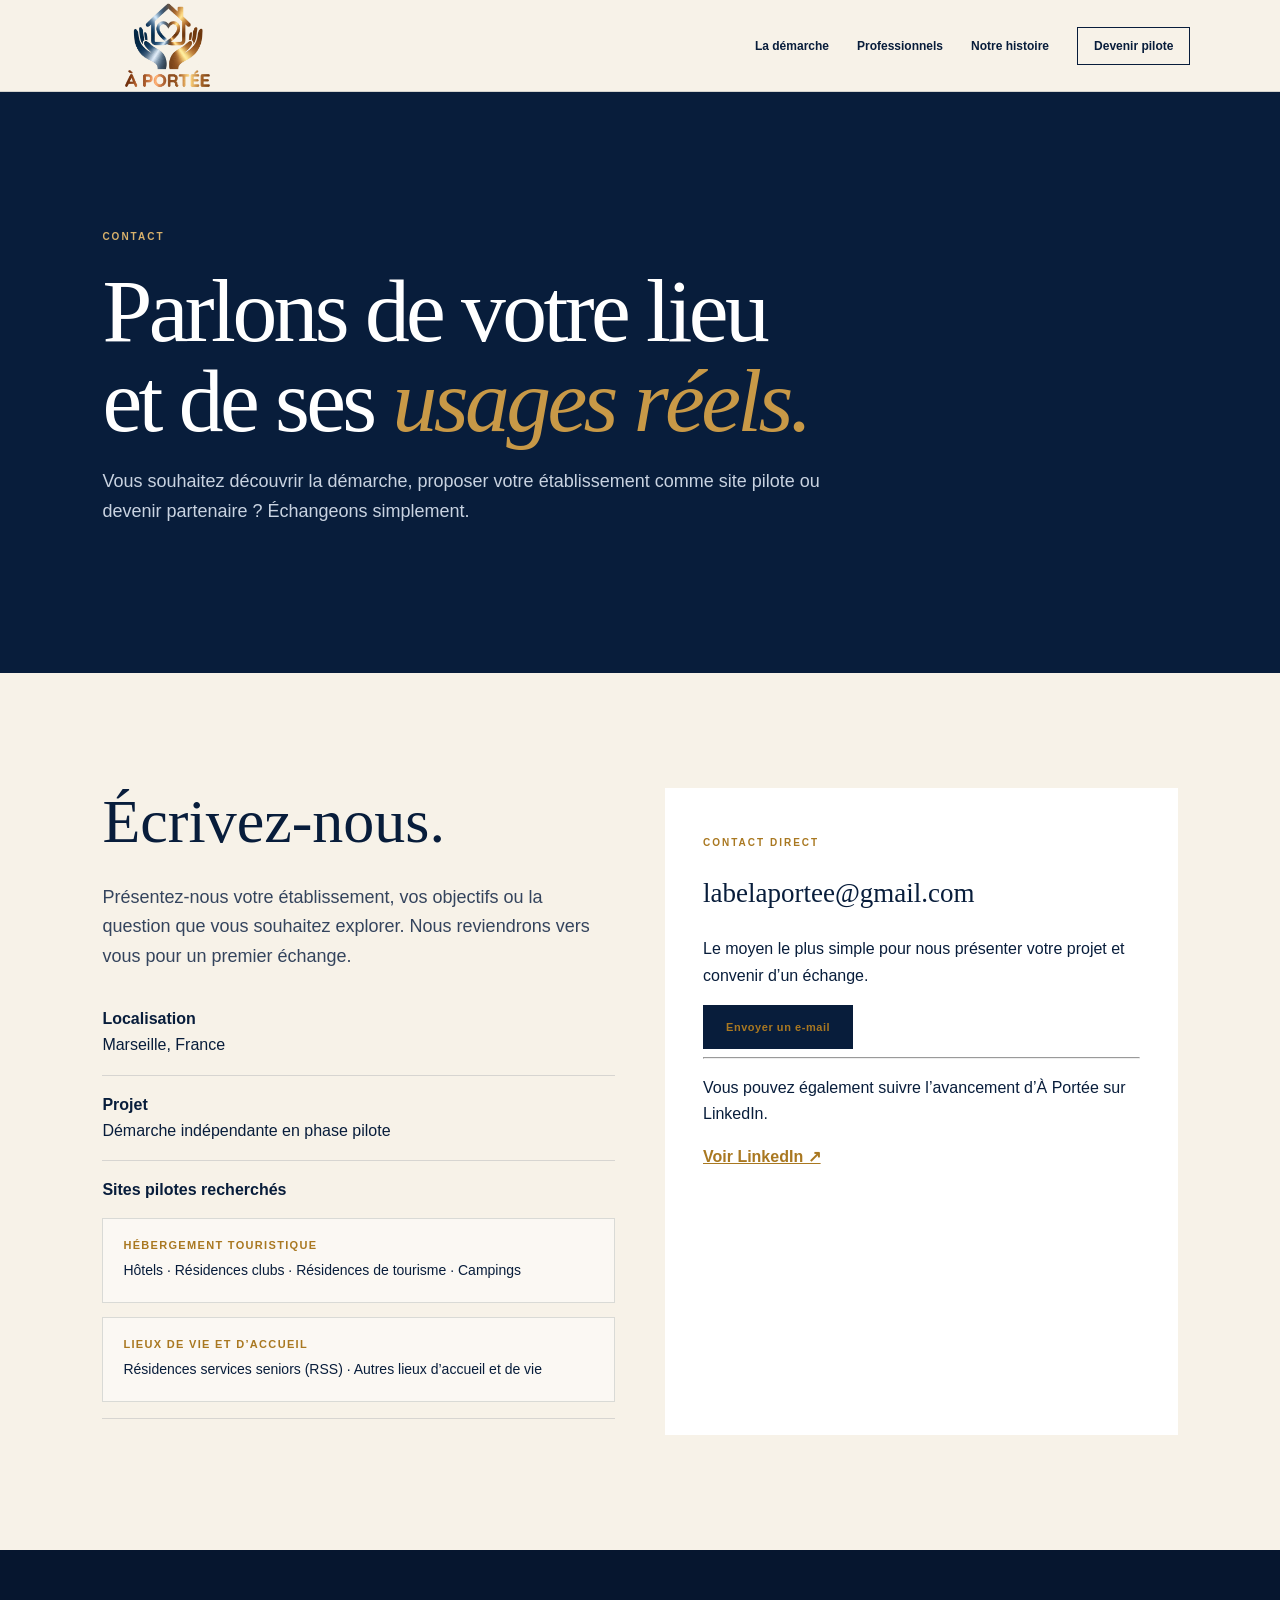
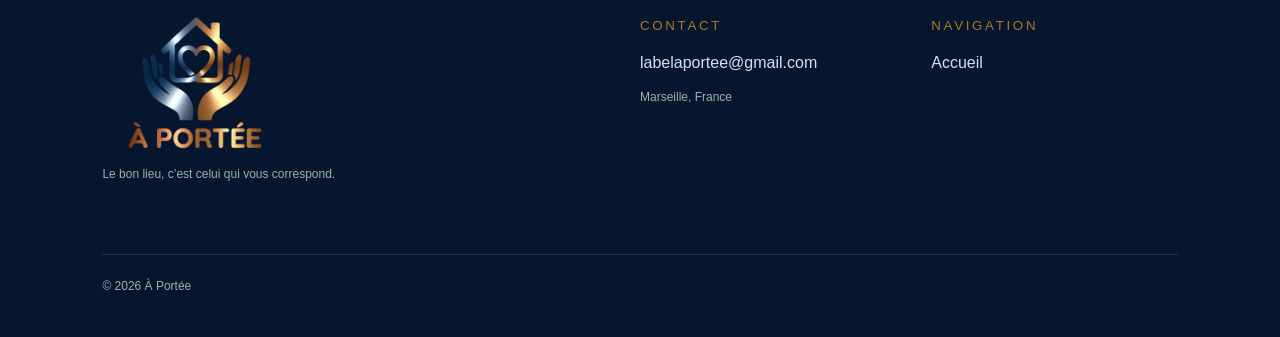
==== contact.html @ 5cd8c7b6 "Publier le site et ajouter le logo Google" ====
<!doctype html><html lang="fr"><head><meta charset="utf-8"><meta name="viewport" content="width=device-width,initial-scale=1"><link rel="icon" type="image/png" sizes="512x512" href="/favicon.png"><link rel="apple-touch-icon" href="/favicon.png"><title>Contact — À Portée</title><link rel="stylesheet" href="styles.css"><link rel="stylesheet" href="brand.css"><link rel="stylesheet" href="logo.css"><link rel="stylesheet" href="menu.css"><link rel="stylesheet" href="audiences.css"><link rel="stylesheet" href="pages.css"><script src="script.js" defer></script></head><body><header><a class="brand" href="/"><img src="logo-a-portee-transparent-web.png" alt="À Portée"></a><button class="menu" type="button" aria-label="Ouvrir le menu" aria-expanded="false" aria-controls="nav">☰<span>Menu</span></button><nav id="nav"><a href="/demarche">La démarche</a><a href="/professionnels">Professionnels</a><a href="/histoire">Notre histoire</a><a class="nav-cta" href="/contact">Devenir pilote</a></nav></header><main class="page"><section class="page-hero"><p class="eyebrow">CONTACT</p><h1>Parlons de votre lieu<br>et de ses <em>usages réels.</em></h1><p>Vous souhaitez découvrir la démarche, proposer votre établissement comme site pilote ou devenir partenaire ? Échangeons simplement.</p></section><section class="page-body"><div class="contact-grid"><div><h2>Écrivez-nous.</h2><p class="page-lead">Présentez-nous votre établissement, vos objectifs ou la question que vous souhaitez explorer. Nous reviendrons vers vous pour un premier échange.</p><ul class="contact-list"><li><strong>Localisation</strong><br>Marseille, France</li><li><strong>Projet</strong><br>Démarche indépendante en phase pilote</li><li><strong>Sites pilotes recherchés</strong><div class="pilot-audiences"><div><strong>Hébergement touristique</strong><span>Hôtels · Résidences clubs · Résidences de tourisme · Campings</span></div><div><strong>Lieux de vie et d’accueil</strong><span>Résidences services seniors (RSS) · Autres lieux d’accueil et de vie</span></div></div></li></ul></div><div class="contact-card"><p class="eyebrow">CONTACT DIRECT</p><h3>labelaportee@gmail.com</h3><p>Le moyen le plus simple pour nous présenter votre projet et convenir d’un échange.</p><a class="button primary" href="mailto:labelaportee@gmail.com?subject=Échange%20avec%20À%20Portée">Envoyer un e-mail</a><hr><p>Vous pouvez également suivre l’avancement d’À Portée sur LinkedIn.</p><a href="https://www.linkedin.com" target="_blank" rel="noreferrer">Voir LinkedIn ↗</a></div></div></section></main><footer><div class="foot-brand"><img src="logo-a-portee-transparent-web.png" alt="À Portée"><p>Le bon lieu, c’est celui qui vous correspond.</p></div><div><small>CONTACT</small><a href="mailto:labelaportee@gmail.com">labelaportee@gmail.com</a><p>Marseille, France</p></div><div><small>NAVIGATION</small><a href="/">Accueil</a></div><p class="copy">© 2026 À Portée</p></footer></body></html>
---- styles.css ----
:root{--ink:#17332f;--green:#264d45;--paper:#f5f1e8;--cream:#e8e0d1;--gold:#b7874e;--text:#3f5652;--line:#17332f26;--serif:Georgia,serif;--sans:"DM Sans",sans-serif}*{box-sizing:border-box}html{scroll-behavior:smooth}body{margin:0;background:var(--paper);color:var(--ink);font-family:"Manrope",sans-serif;line-height:1.65}a{color:inherit}header{height:82px;padding:0 7vw;display:flex;align-items:center;justify-content:space-between;position:sticky;top:0;background:#f5f1e8f2;border-bottom:1px solid var(--line);backdrop-filter:blur(12px);z-index:10}.brand{display:flex;align-items:center;gap:12px;text-decoration:none;letter-spacing:.15em;font:700 14px var(--sans)}.brand i,.foot-brand i{width:38px;height:38px;border:1px solid var(--gold);border-radius:50%;display:grid;place-items:center;color:var(--gold);font:italic 24px var(--serif)}nav{display:flex;gap:28px;align-items:center}nav a{text-decoration:none;font:600 12px var(--sans)}.nav-cta{border:1px solid;padding:11px 16px}.menu{display:none;background:0;border:0;font-size:22px}.menu span{position:absolute;left:-9999px}.eyebrow{font:700 10px/1.4 var(--sans);letter-spacing:.2em;color:var(--gold)}h1,h2,blockquote{font-family:var(--serif);font-weight:400}h1 em,h2 em{color:var(--gold)}.hero{min-height:calc(100vh - 82px);display:grid;grid-template-columns:1.08fr .92fr}.hero-copy{padding:9vw 5vw 9vw 8vw;align-self:center}.hero h1{font-size:clamp(55px,6.2vw,94px);line-height:.98;letter-spacing:-.045em;margin:24px 0}.lead{max-width:690px;color:var(--text);font-size:19px}.actions{display:flex;gap:13px;margin-top:34px}.button{padding:16px 23px;text-decoration:none;font:700 11px var(--sans);letter-spacing:.05em;display:inline-block}.primary{background:var(--ink);color:white}.secondary{border:1px solid}.hero-art{position:relative;min-height:640px;background:linear-gradient(145deg,#b6c8bb,#e0ddca 55%,#c9ad87);overflow:hidden}.sun{position:absolute;width:210px;height:210px;border-radius:50%;background:#f2e4bd;right:12%;top:8%;box-shadow:0 0 70px #fff8}.window{position:absolute;left:14%;top:17%;width:70%;height:59%;border:10px solid #ffffffb8;box-shadow:0 20px 50px #17332f3b}.window:before,.window:after{content:"";position:absolute;background:#ffffffb8}.window:before{width:8px;top:0;bottom:0;left:50%}.window:after{height:8px;left:0;right:0;top:50%}.chair{position:absolute;left:24%;bottom:14%;width:175px;height:82px;border-radius:70px 14px 8px 8px;background:#f0e3d0;box-shadow:0 20px 35px #17332f44}.chair:before{content:"";position:absolute;width:95px;height:155px;bottom:37px;background:#ead8bf;border-radius:80px 45px 0 0;transform:rotate(-7deg)}.plant{position:absolute;right:7%;bottom:10%;font-size:135px;color:#315e4e;transform:rotate(-20deg)}.hero-art p{position:absolute;left:8%;bottom:3%;color:white;font:italic 31px/1.25 var(--serif);text-shadow:0 2px 18px #17332f}.statement,.pros{padding:clamp(85px,10vw,145px) 8vw}.intro{max-width:850px}.intro h2,.method h2,.story h2,.pilot h2{font-size:clamp(45px,5.4vw,75px);line-height:1.05;letter-spacing:-.035em;margin:20px 0}.intro>p:last-child{max-width:700px;color:var(--text);font-size:17px}.cards{display:grid;grid-template-columns:repeat(3,1fr);gap:1px;background:var(--line);border:1px solid var(--line);margin-top:70px}.cards article{background:var(--paper);padding:32px;min-height:360px}.cards article>span,.benefits span{color:var(--gold);font:12px var(--sans)}.icon{height:150px;background:#e8e1d5;margin:25px 0;display:grid;place-items:center;font:60px var(--serif);color:var(--green)}.cards h3,.benefits h3{font:400 26px var(--serif);margin:18px 0 8px}.cards article p,.benefits p{font-size:13px;color:var(--text)}.closing{text-align:center;font:italic 26px var(--serif);margin:60px 0 0}.method{background:var(--ink);color:white;padding:clamp(85px,9vw,135px) 8vw}.method-copy{max-width:760px}.method-copy>p:last-child{color:#bfd0cb}.method ol{display:grid;grid-template-columns:repeat(5,1fr);list-style:none;padding:0;margin:70px 0 0;border-top:1px solid #ffffff33}.method li{min-height:280px;padding:32px 22px;border-right:1px solid #ffffff2b}.method li:last-child{border:0}.method li b{font:italic 72px var(--serif);color:var(--gold)}.method li h3{font:400 23px var(--serif)}.method li p{color:#bfd0cb;font-size:13px}.difference{padding:10vw 8vw;display:grid;grid-template-columns:1.3fr .7fr;gap:8vw;background:linear-gradient(115deg,#d7dfd4 0 55%,#c4d3c8 55%);align-items:center}.difference h2{font-size:clamp(48px,6vw,81px);line-height:1;margin:22px 0}.difference blockquote{font-size:clamp(23px,2.4vw,34px);font-style:italic;border-left:3px solid var(--gold);padding-left:24px;margin:36px 0}.difference aside{background:#ffffff9c;padding:42px}.difference aside b{font:700 10px var(--sans);letter-spacing:.2em;color:var(--gold)}.difference aside p{font:24px/1.45 var(--serif)}.benefits{display:grid;grid-template-columns:repeat(4,1fr);gap:22px;margin-top:65px}.benefits article{border-top:1px solid;padding:24px 5px}.continue{background:var(--gold);color:white;text-align:center;padding:9vw 8vw}.continue .eyebrow{color:#fff9}.words{font:italic clamp(40px,5vw,72px)/1.15 var(--serif);margin:45px 0}.continue>p:not(.eyebrow){max-width:650px;margin:35px auto 15px}.continue>strong{font:500 13px var(--sans)}.story{display:grid;grid-template-columns:1.1fr .9fr;background:var(--cream)}.story-copy{padding:9vw 8vw}.story-copy>p:not(.eyebrow){color:var(--text)}.award{display:flex;gap:20px;border-top:1px solid var(--line);padding-top:27px;margin-top:40px}.award>b{font:italic 42px var(--serif);color:var(--gold)}.award span{font-size:12px}.story-quote{margin:0;min-height:650px;padding:11%;display:flex;align-items:flex-end;background:radial-gradient(circle at 40% 25%,#769286,#315d54 45%,#17332f);color:white;font:italic clamp(30px,3.5vw,50px)/1.2 var(--serif)}.pilot{display:grid;grid-template-columns:1fr 1fr;gap:8vw;padding:9vw 8vw;background:var(--ink);color:white}.pilot>div>p:last-child{color:#bfd0cb}.offer{border-left:1px solid #ffffff30;padding-left:5vw}.offer>p{font:italic 25px var(--serif)}.offer li{margin:12px 0;color:#d8e2df}.light{background:white;color:var(--ink);margin-top:18px}footer{background:#0f241f;color:#d8e4e0;padding:65px 8vw 28px;display:grid;grid-template-columns:2fr 1fr 1fr;gap:45px}footer a{text-decoration:none}footer p{font-size:12px;color:#9db1ab}.foot-brand{display:grid;grid-template-columns:auto 1fr;gap:0 12px;align-items:center}.foot-brand p{grid-column:1/-1}footer small{display:block;color:var(--gold);letter-spacing:.2em;margin-bottom:13px}.copy{grid-column:1/-1;border-top:1px solid #ffffff20;padding-top:22px}.reveal{opacity:0;transform:translateY(20px);transition:.75s}.reveal.visible{opacity:1;transform:none}@media(prefers-reduced-motion:reduce){.reveal{opacity:1;transform:none;transition:none}}@media(max-width:930px){.hero,.story,.pilot{grid-template-columns:1fr}.hero-copy{min-height:680px}.cards{grid-template-columns:1fr}.method ol{grid-template-columns:1fr 1fr}.difference{grid-template-columns:1fr;background:#d7dfd4}.benefits{grid-template-columns:1fr 1fr}.offer{border-left:0;border-top:1px solid #ffffff30;padding:35px 0 0}}@media(max-width:700px){header{height:70px}.menu{display:block}nav{display:none;position:absolute;top:70px;left:0;right:0;background:var(--paper);padding:22px;flex-direction:column;align-items:stretch}nav.open{display:flex}.hero h1{font-size:46px}.hero-copy{padding:75px 7vw;min-height:620px}.actions{flex-direction:column}.button{text-align:center}.hero-art{min-height:430px}.statement,.pros,.method,.difference,.pilot{padding-left:6vw;padding-right:6vw}.method ol,.benefits{grid-template-columns:1fr}.method li{min-height:auto;border-bottom:1px solid #ffffff2b}.story-copy{padding-left:6vw;padding-right:6vw}.story-quote{min-height:460px}.cards article{min-height:auto}footer{grid-template-columns:1fr}.copy{grid-column:auto}}
---- brand.css ----
:root{--ink:#081d3b;--green:#173d69;--paper:#f7f2e8;--cream:#eee4d4;--gold:#a97821;--text:#34445d;--line:#081d3b26}
header{background:#f7f2e8f2}.brand{gap:0;letter-spacing:0}.brand img{display:block;width:118px;height:70px;object-fit:contain}.hero-art{background:linear-gradient(145deg,#aebdca,#e6dfd0 55%,#c4a46e)}.window{box-shadow:0 20px 50px #081d3b3b}.chair{box-shadow:0 20px 35px #081d3b44}.plant{color:#173d69}.hero-art p{text-shadow:0 2px 18px #081d3b}.method-copy>p:last-child,.method li p,.pilot>div>p:last-child{color:#c6d1e1}.difference{background:linear-gradient(115deg,#e5e8ee 0 55%,#d4dbe7 55%)}.story-quote{background:radial-gradient(circle at 40% 25%,#6f84a3,#173d69 45%,#081d3b)}footer{background:#06162f;color:#d8e0ec}.foot-brand{display:block}.foot-brand img{display:block;width:154px;height:110px;object-fit:contain;background:#fff;border-radius:8px;padding:4px}.foot-brand p{margin-top:12px}@media(max-width:930px){.difference{background:#e5e8ee}}@media(max-width:700px){.brand img{width:98px;height:60px}}
---- logo.css ----
header{height:92px}.brand img{width:158px;height:88px;object-fit:contain}.foot-brand img{width:188px;height:138px;object-fit:contain;background:transparent;padding:0;filter:brightness(1.2) saturate(.78)}@media(max-width:700px){header{height:78px}.brand img{width:122px;height:72px}nav{top:78px}}
---- menu.css ----
@media (max-width: 700px) {
  .menu {
    display: flex;
    align-items: center;
    justify-content: center;
    gap: 8px;
    min-width: 92px;
    min-height: 46px;
    padding: 8px 12px;
    position: relative;
    z-index: 12;
    border: 1px solid var(--ink);
    border-radius: 3px;
    color: var(--ink);
    cursor: pointer;
    font: 700 13px var(--sans);
  }

  .menu span {
    position: static;
    left: auto;
  }

  header nav {
    z-index: 11;
    border-bottom: 1px solid var(--line);
    box-shadow: 0 14px 28px #081d3b24;
  }
}
---- audiences.css ----
.pilot-audiences {
  display: grid;
  grid-template-columns: repeat(2, minmax(0, 1fr));
  gap: 14px;
  margin-top: 28px;
}

.pilot-audiences > div {
  padding: 20px;
  border: 1px solid #17332f26;
  background: #ffffff80;
}

.pilot-audiences strong {
  display: block;
  margin-bottom: 8px;
  color: var(--gold);
  font: 700 11px var(--sans);
  letter-spacing: .12em;
  text-transform: uppercase;
}

.pilot-audiences span {
  display: block;
  font-size: 14px;
  line-height: 1.65;
}

.pilot .pilot-audiences > div {
  border-color: #ffffff2b;
  background: #ffffff0b;
}

.pilot .pilot-audiences span {
  color: #d8e2df;
}

.contact-list .pilot-audiences {
  grid-template-columns: 1fr;
  margin-top: 14px;
}

@media (max-width: 700px) {
  .pilot-audiences {
    grid-template-columns: 1fr;
  }
}
---- pages.css ----
.page{min-height:100vh}.page-hero{padding:clamp(80px,10vw,145px) 8vw;background:#081d3b;color:#fff}.page-hero .eyebrow{color:#d8b16b}.page-hero h1{max-width:980px;font:400 clamp(48px,7vw,90px)/1 Georgia,serif;letter-spacing:-.04em;margin:22px 0}.page-hero h1 em{color:#c89947}.page-hero>p:last-child{max-width:760px;color:#c9d3e1;font-size:18px}.page-body{padding:clamp(70px,9vw,130px) 8vw}.page-body h2{font:400 clamp(38px,5vw,62px)/1.08 Georgia,serif;margin:0 0 28px}.page-body h3{font:400 27px/1.2 Georgia,serif}.page-lead{max-width:800px;color:#34445d;font-size:18px}.page-grid{display:grid;grid-template-columns:repeat(2,1fr);gap:22px;margin-top:55px}.page-grid article{background:#fff;padding:32px;border-top:4px solid #a97821}.page-grid article p{color:#516078}.page-steps{display:grid;grid-template-columns:repeat(5,1fr);gap:1px;background:#081d3b2b;margin-top:55px}.page-steps article{background:#fff;padding:28px}.page-steps b{color:#a97821;font:italic 52px Georgia,serif}.page-note{margin-top:60px;padding:38px;background:#e5e8ee;border-left:5px solid #a97821}.portrait{display:grid;grid-template-columns:1fr 1fr;gap:0;margin-top:55px;background:#081d3b;color:#fff}.portrait div{padding:clamp(35px,6vw,75px)}.portrait img{width:100%;height:100%;min-height:480px;object-fit:cover}.contact-grid{display:grid;grid-template-columns:1fr 1fr;gap:50px}.contact-card{background:#fff;padding:38px}.contact-card a{color:#a97821;font-weight:700}.contact-list{list-style:none;padding:0}.contact-list li{padding:16px 0;border-bottom:1px solid #081d3b22}.page-cta{margin-top:55px;background:#a97821;color:#fff;padding:40px}.page-cta .button{background:#fff;color:#081d3b;margin-top:15px}@media(max-width:850px){.page-grid,.portrait,.contact-grid{grid-template-columns:1fr}.page-steps{grid-template-columns:1fr}.portrait img{min-height:340px}}
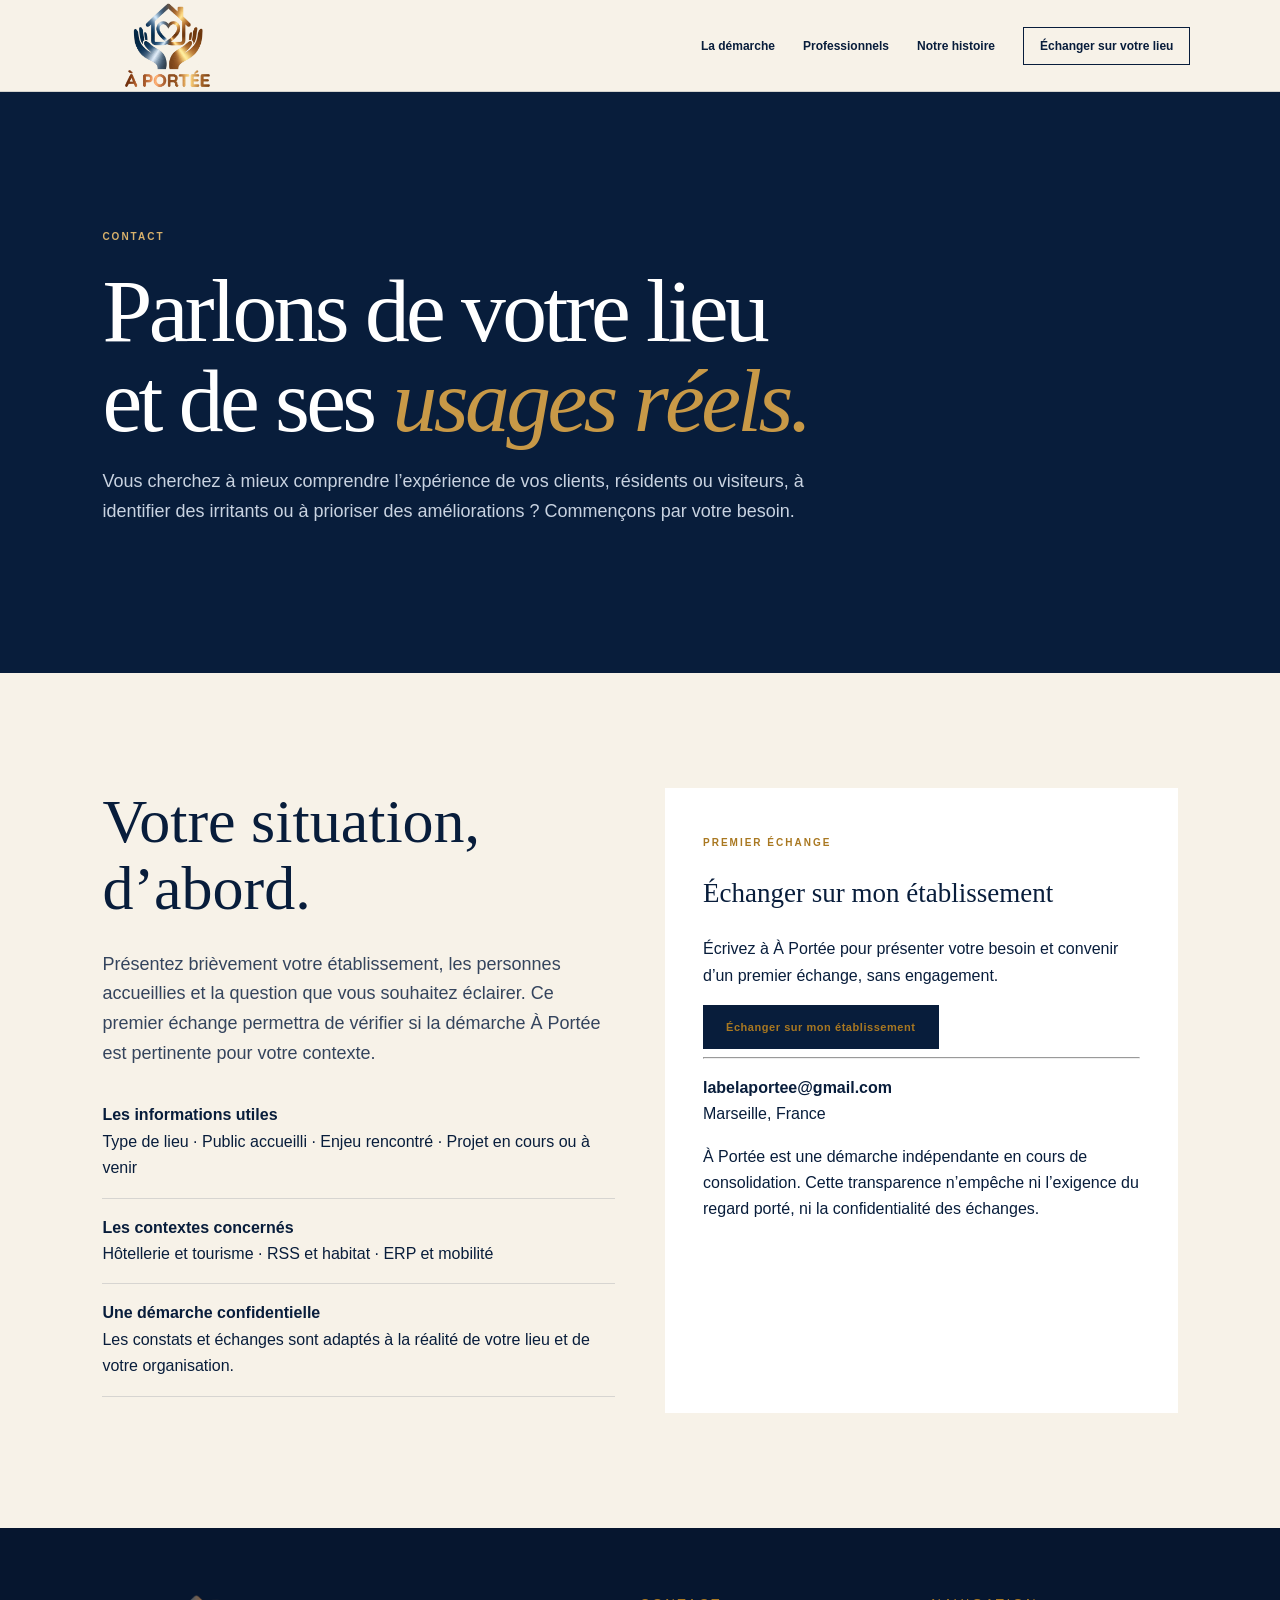
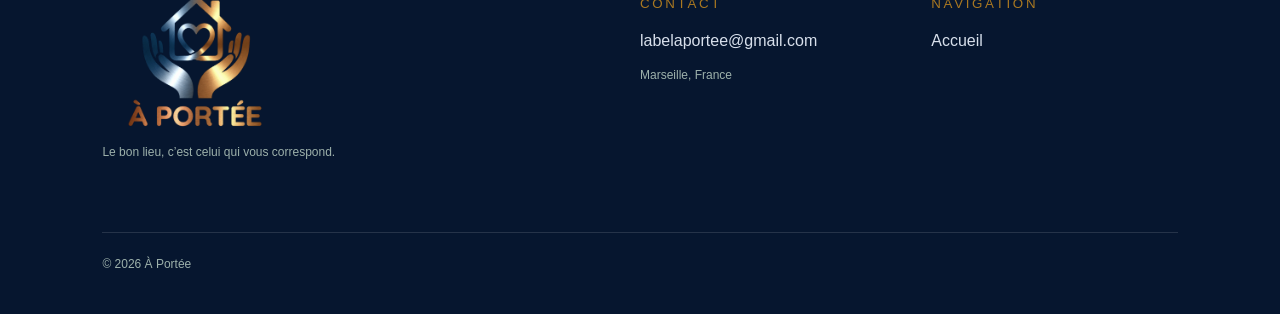
==== commit 61752f49: "Renforcer la proposition de valeur B2B" ====
--- a/contact.html
+++ b/contact.html
@@ -1 +1 @@
-<!doctype html><html lang="fr"><head><meta charset="utf-8"><meta name="viewport" content="width=device-width,initial-scale=1"><link rel="icon" type="image/png" sizes="512x512" href="/favicon.png"><link rel="apple-touch-icon" href="/favicon.png"><title>Contact — À Portée</title><link rel="stylesheet" href="styles.css"><link rel="stylesheet" href="brand.css"><link rel="stylesheet" href="logo.css"><link rel="stylesheet" href="menu.css"><link rel="stylesheet" href="audiences.css"><link rel="stylesheet" href="pages.css"><script src="script.js" defer></script></head><body><header><a class="brand" href="/"><img src="logo-a-portee-transparent-web.png" alt="À Portée"></a><button class="menu" type="button" aria-label="Ouvrir le menu" aria-expanded="false" aria-controls="nav">☰<span>Menu</span></button><nav id="nav"><a href="/demarche">La démarche</a><a href="/professionnels">Professionnels</a><a href="/histoire">Notre histoire</a><a class="nav-cta" href="/contact">Devenir pilote</a></nav></header><main class="page"><section class="page-hero"><p class="eyebrow">CONTACT</p><h1>Parlons de votre lieu<br>et de ses <em>usages réels.</em></h1><p>Vous souhaitez découvrir la démarche, proposer votre établissement comme site pilote ou devenir partenaire ? Échangeons simplement.</p></section><section class="page-body"><div class="contact-grid"><div><h2>Écrivez-nous.</h2><p class="page-lead">Présentez-nous votre établissement, vos objectifs ou la question que vous souhaitez explorer. Nous reviendrons vers vous pour un premier échange.</p><ul class="contact-list"><li><strong>Localisation</strong><br>Marseille, France</li><li><strong>Projet</strong><br>Démarche indépendante en phase pilote</li><li><strong>Sites pilotes recherchés</strong><div class="pilot-audiences"><div><strong>Hébergement touristique</strong><span>Hôtels · Résidences clubs · Résidences de tourisme · Campings</span></div><div><strong>Lieux de vie et d’accueil</strong><span>Résidences services seniors (RSS) · Autres lieux d’accueil et de vie</span></div></div></li></ul></div><div class="contact-card"><p class="eyebrow">CONTACT DIRECT</p><h3>labelaportee@gmail.com</h3><p>Le moyen le plus simple pour nous présenter votre projet et convenir d’un échange.</p><a class="button primary" href="mailto:labelaportee@gmail.com?subject=Échange%20avec%20À%20Portée">Envoyer un e-mail</a><hr><p>Vous pouvez également suivre l’avancement d’À Portée sur LinkedIn.</p><a href="https://www.linkedin.com" target="_blank" rel="noreferrer">Voir LinkedIn ↗</a></div></div></section></main><footer><div class="foot-brand"><img src="logo-a-portee-transparent-web.png" alt="À Portée"><p>Le bon lieu, c’est celui qui vous correspond.</p></div><div><small>CONTACT</small><a href="mailto:labelaportee@gmail.com">labelaportee@gmail.com</a><p>Marseille, France</p></div><div><small>NAVIGATION</small><a href="/">Accueil</a></div><p class="copy">© 2026 À Portée</p></footer></body></html>
+<!doctype html><html lang="fr"><head><meta charset="utf-8"><meta name="viewport" content="width=device-width,initial-scale=1"><meta name="description" content="Échangez avec À Portée sur les usages réels de votre hôtel, résidence, habitat ou établissement recevant du public."><link rel="icon" type="image/png" sizes="512x512" href="/favicon.png"><link rel="apple-touch-icon" href="/favicon.png"><title>Échanger sur votre lieu — À Portée</title><link rel="stylesheet" href="styles.css"><link rel="stylesheet" href="brand.css"><link rel="stylesheet" href="logo.css"><link rel="stylesheet" href="menu.css"><link rel="stylesheet" href="audiences.css"><link rel="stylesheet" href="pages.css"><script src="script.js" defer></script></head><body><header><a class="brand" href="/"><img src="logo-a-portee-transparent-web.png" alt="À Portée"></a><button class="menu" type="button" aria-label="Ouvrir le menu" aria-expanded="false" aria-controls="nav">☰<span>Menu</span></button><nav id="nav"><a href="/demarche">La démarche</a><a href="/professionnels">Professionnels</a><a href="/histoire">Notre histoire</a><a class="nav-cta" href="/contact">Échanger sur votre lieu</a></nav></header><main class="page"><section class="page-hero"><p class="eyebrow">CONTACT</p><h1>Parlons de votre lieu<br>et de ses <em>usages réels.</em></h1><p>Vous cherchez à mieux comprendre l’expérience de vos clients, résidents ou visiteurs, à identifier des irritants ou à prioriser des améliorations&nbsp;? Commençons par votre besoin.</p></section><section class="page-body"><div class="contact-grid"><div><h2>Votre situation, d’abord.</h2><p class="page-lead">Présentez brièvement votre établissement, les personnes accueillies et la question que vous souhaitez éclairer. Ce premier échange permettra de vérifier si la démarche À Portée est pertinente pour votre contexte.</p><ul class="contact-list"><li><strong>Les informations utiles</strong><br>Type de lieu · Public accueilli · Enjeu rencontré · Projet en cours ou à venir</li><li><strong>Les contextes concernés</strong><br>Hôtellerie et tourisme · RSS et habitat · ERP et mobilité</li><li><strong>Une démarche confidentielle</strong><br>Les constats et échanges sont adaptés à la réalité de votre lieu et de votre organisation.</li></ul></div><div class="contact-card"><p class="eyebrow">PREMIER ÉCHANGE</p><h3>Échanger sur mon établissement</h3><p>Écrivez à À Portée pour présenter votre besoin et convenir d’un premier échange, sans engagement.</p><a class="button primary" href="mailto:labelaportee@gmail.com?subject=Échange%20sur%20mon%20établissement&amp;body=Bonjour%2C%0A%0AType%20de%20lieu%20%3A%20%0APublic%20accueilli%20%3A%20%0AEnjeu%20que%20je%20souhaite%20mieux%20comprendre%20%3A%20%0A%0AMerci">Échanger sur mon établissement</a><hr><p><strong>labelaportee@gmail.com</strong><br>Marseille, France</p><p>À Portée est une démarche indépendante en cours de consolidation. Cette transparence n’empêche ni l’exigence du regard porté, ni la confidentialité des échanges.</p></div></div></section></main><footer><div class="foot-brand"><img src="logo-a-portee-transparent-web.png" alt="À Portée"><p>Le bon lieu, c’est celui qui vous correspond.</p></div><div><small>CONTACT</small><a href="mailto:labelaportee@gmail.com">labelaportee@gmail.com</a><p>Marseille, France</p></div><div><small>NAVIGATION</small><a href="/">Accueil</a></div><p class="copy">© 2026 À Portée</p></footer></body></html>
